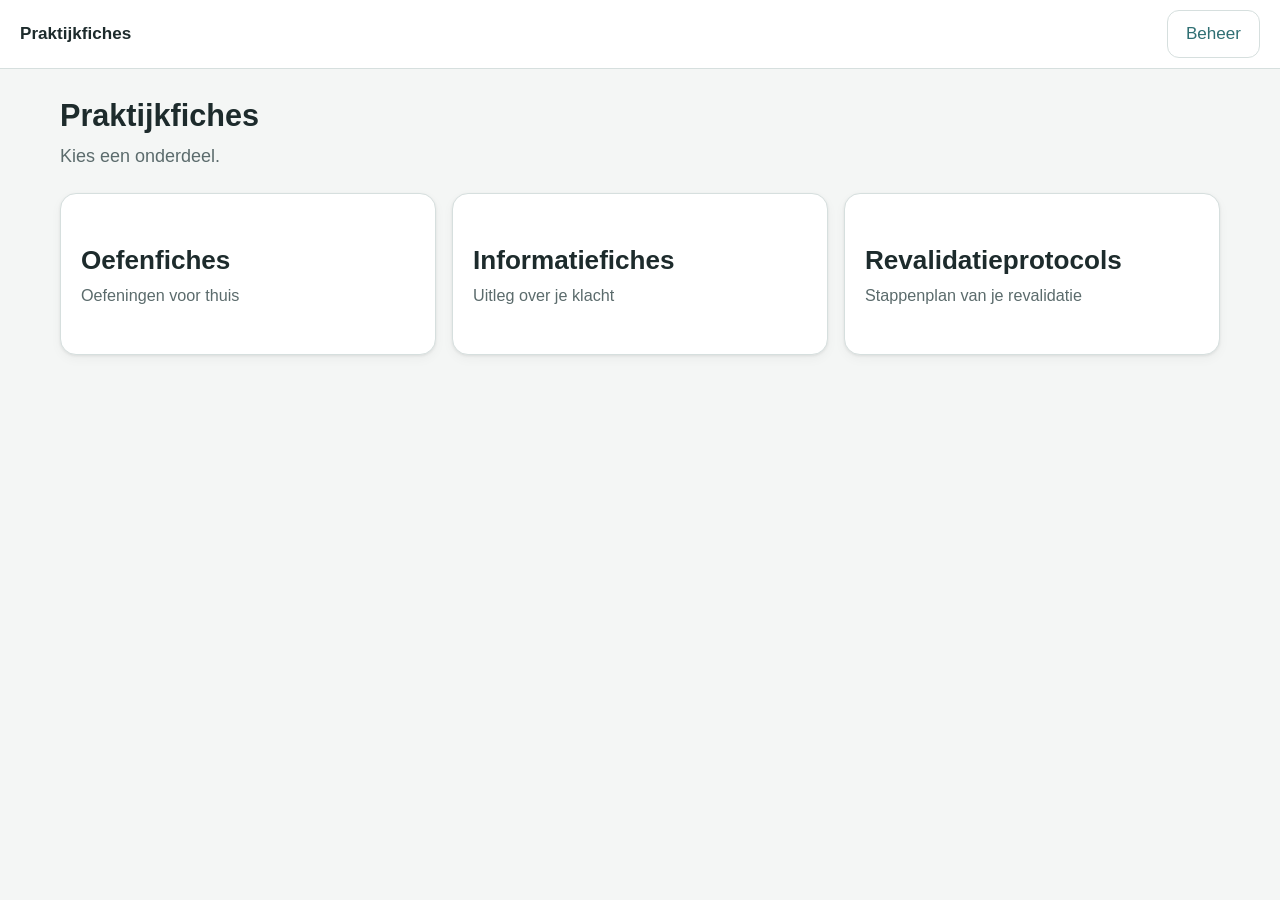
==== index.html @ 440084b9 "Vraag zoekmachines de app niet op te nemen Voegt een noindex-tag toe en verhoogt de cacheversie naar" ====
<!doctype html>
<html lang="nl-BE">
<head>
  <meta charset="utf-8">
  <meta name="viewport" content="width=device-width, initial-scale=1, viewport-fit=cover">
  <title>Praktijkfiches</title>
  <meta name="robots" content="noindex, nofollow">
  <meta name="googlebot" content="noindex, nofollow">
  <meta name="theme-color" content="#2f6f73">
  <meta name="apple-mobile-web-app-capable" content="yes">
  <meta name="mobile-web-app-capable" content="yes">
  <meta name="apple-mobile-web-app-title" content="Fiches">
  <meta name="apple-mobile-web-app-status-bar-style" content="default">
  <link rel="manifest" href="manifest.webmanifest">
  <link rel="icon" href="icons/icon-192.png">
  <link rel="apple-touch-icon" href="icons/icon-180.png">
  <link rel="stylesheet" href="css/style.css">
</head>
<body>
  <header class="balk">
    <button id="terug" class="knop knop-plat" hidden aria-label="Terug">‹ Terug</button>
    <nav id="kruimels" class="kruimels" aria-label="Waar ben je"></nav>
    <div class="balk-rechts">
      <button id="instellingen" class="knop knop-plat" hidden>Instellingen</button>
      <button id="beheer" class="knop knop-plat" aria-pressed="false">Beheer</button>
    </div>
  </header>

  <main id="inhoud" tabindex="-1"></main>

  <dialog id="dialoog">
    <form method="dialog" id="dialoog-form">
      <h2 id="dialoog-titel"></h2>
      <div id="dialoog-velden"></div>
      <div class="dialoog-knoppen">
        <button type="button" id="dialoog-annuleer" class="knop knop-plat">Annuleren</button>
        <button value="ok" id="dialoog-ok" class="knop knop-hoofd">OK</button>
      </div>
    </form>
  </dialog>

  <div id="melding" class="melding" role="status" aria-live="polite"></div>

  <script type="module" src="js/app.js"></script>
</body>
</html>
---- css/style.css ----
/* Kleuren en maten: pas hier aan om de hele app te wijzigen. */
:root {
  --achtergrond: #f4f6f5;
  --kaart: #ffffff;
  --tekst: #1d2b2c;
  --tekst-zacht: #5b6b6c;
  --hoofdkleur: #2f6f73;
  --hoofdkleur-donker: #23575a;
  --hoofdkleur-licht: #e3efef;
  --rand: #d6dfde;
  --gevaar: #b23b3b;
  --radius: 16px;
  --schaduw: 0 1px 3px rgba(0,0,0,.08), 0 4px 12px rgba(0,0,0,.04);
  --min-knop: 48px;
  font-size: 18px;
}

* { box-sizing: border-box; }
[hidden] { display: none !important; }
html, body { margin: 0; }
body {
  font-family: -apple-system, BlinkMacSystemFont, "Segoe UI", Roboto, sans-serif;
  background: var(--achtergrond);
  color: var(--tekst);
  line-height: 1.45;
  -webkit-tap-highlight-color: transparent;
  min-height: 100vh;
}

/* Bovenbalk */
.balk {
  position: sticky; top: 0; z-index: 10;
  display: flex; align-items: center; gap: 12px;
  padding: calc(10px + env(safe-area-inset-top)) 20px 10px;
  background: var(--kaart);
  border-bottom: 1px solid var(--rand);
}
.balk-rechts { margin-left: auto; display: flex; gap: 8px; }
.kruimels { display: flex; flex-wrap: wrap; align-items: center; gap: 6px; font-size: .95rem; color: var(--tekst-zacht); min-width: 0; }
.kruimels a { color: var(--hoofdkleur); text-decoration: none; padding: 10px 2px; }
.kruimels .huidig { color: var(--tekst); font-weight: 600; }
.kruimels .sep { color: var(--rand); }

/* Knoppen */
.knop {
  min-height: var(--min-knop); min-width: var(--min-knop);
  padding: 0 18px; border-radius: 12px; border: 1px solid transparent;
  font: inherit; font-size: .95rem; cursor: pointer;
  display: inline-flex; align-items: center; justify-content: center; gap: 8px;
  white-space: nowrap; text-decoration: none; flex-shrink: 0;
}
.knop-hoofd { background: var(--hoofdkleur); color: #fff; }
.knop-hoofd:active { background: var(--hoofdkleur-donker); }
.knop-plat { background: transparent; color: var(--hoofdkleur); border-color: var(--rand); }
.knop-plat:active { background: var(--hoofdkleur-licht); }
.knop-gevaar { background: transparent; color: var(--gevaar); border-color: var(--rand); }
#beheer[aria-pressed="true"] { background: var(--hoofdkleur); color: #fff; }

/* Inhoud */
main { padding: 24px 20px calc(40px + env(safe-area-inset-bottom)); max-width: 1200px; margin: 0 auto; outline: none; }
h1 { font-size: 1.7rem; margin: 0 0 6px; }
.ondertitel { color: var(--tekst-zacht); margin: 0 0 24px; }
.leeg { color: var(--tekst-zacht); padding: 32px; text-align: center; background: var(--kaart); border-radius: var(--radius); border: 1px dashed var(--rand); }

/* Tegels (onderdelen, regio's, categorieën) */
.tegels { display: grid; gap: 16px; grid-template-columns: repeat(auto-fill, minmax(220px, 1fr)); }
.tegels.groot { grid-template-columns: repeat(auto-fill, minmax(300px, 1fr)); }
.tegel {
  position: relative; display: flex; flex-direction: column;
  background: var(--kaart); border-radius: var(--radius); box-shadow: var(--schaduw);
  border: 1px solid var(--rand); overflow: hidden;
}
.tegel-link {
  display: flex; flex-direction: column; justify-content: center; gap: 4px;
  min-height: 110px; padding: 20px; text-decoration: none; color: var(--tekst);
}
.tegels.groot .tegel-link { min-height: 160px; }
.tegel-link:active { background: var(--hoofdkleur-licht); }
.tegel-titel { font-size: 1.2rem; font-weight: 600; }
.tegels.groot .tegel-titel { font-size: 1.45rem; }
.tegel-sub { color: var(--tekst-zacht); font-size: .9rem; }
.tegel-soort { align-self: flex-start; font-size: .75rem; font-weight: 600; text-transform: uppercase; letter-spacing: .04em; color: var(--hoofdkleur); background: var(--hoofdkleur-licht); padding: 3px 8px; border-radius: 6px; }
.tegel-acties { display: flex; border-top: 1px solid var(--rand); }
.tegel-acties button {
  flex: 1; min-height: var(--min-knop); border: 0; background: transparent;
  font: inherit; font-size: .85rem; color: var(--hoofdkleur); cursor: pointer;
}
.tegel-acties button + button { border-left: 1px solid var(--rand); }
.tegel-acties button:active { background: var(--hoofdkleur-licht); }
.tegel-acties button.weg { color: var(--gevaar); }
.tegel-acties button:disabled { color: var(--rand); }
.tegel-nieuw {
  min-height: 110px; border: 2px dashed var(--rand); background: transparent; border-radius: var(--radius);
  color: var(--hoofdkleur); font: inherit; font-weight: 600; cursor: pointer;
}
.tegel-nieuw:active { background: var(--hoofdkleur-licht); }

.beheer-balk { display: flex; flex-wrap: wrap; gap: 10px; margin: 0 0 20px; }

/* Fiche bekijken */
.viewer { display: flex; flex-direction: column; gap: 16px; }
.viewer-kop { display: flex; flex-wrap: wrap; align-items: center; gap: 12px; }
.viewer-kop h1 { margin: 0; flex: 1; min-width: 200px; }
.viewer-omschrijving { color: var(--tekst-zacht); margin: 0; }
.viewer-vlak { background: var(--kaart); border-radius: var(--radius); box-shadow: var(--schaduw); border: 1px solid var(--rand); overflow: hidden; }
.viewer-vlak img { display: block; width: 100%; height: auto; }
.viewer-vlak iframe { display: block; width: 100%; height: 75vh; border: 0; }
.viewer-tekst { padding: 24px 28px; font-size: 1.15rem; }
.viewer-tekst h2 { font-size: 1.35rem; margin: 1.2em 0 .4em; }
.viewer-tekst h2:first-child { margin-top: 0; }
.viewer-tekst p { margin: 0 0 .8em; }
.viewer-tekst ul { margin: 0 0 .8em; padding-left: 1.3em; }
.viewer-nav { display: flex; justify-content: space-between; gap: 12px; }
.viewer-nav .knop { white-space: normal; max-width: 48%; text-align: center; padding: 8px 16px; }

/* Instellingen */
.paneel { background: var(--kaart); border-radius: var(--radius); border: 1px solid var(--rand); padding: 20px 24px; margin-bottom: 16px; }
.paneel h2 { margin: 0 0 8px; font-size: 1.2rem; }
.paneel p { margin: 0 0 14px; color: var(--tekst-zacht); }
.paneel .knoppen { display: flex; flex-wrap: wrap; gap: 10px; }

/* Dialoog */
dialog { border: 0; border-radius: var(--radius); padding: 0; width: min(560px, calc(100vw - 32px)); box-shadow: 0 10px 40px rgba(0,0,0,.25); }
dialog::backdrop { background: rgba(20,30,30,.4); }
dialog form { padding: 24px; display: flex; flex-direction: column; gap: 14px; }
dialog h2 { margin: 0; font-size: 1.25rem; }
dialog label { display: flex; flex-direction: column; gap: 6px; font-size: .9rem; color: var(--tekst-zacht); }
dialog input, dialog textarea, dialog select {
  font: inherit; font-size: 1rem; color: var(--tekst);
  min-height: var(--min-knop); padding: 10px 12px; border: 1px solid var(--rand); border-radius: 10px; background: #fff;
}
dialog textarea { min-height: 260px; resize: vertical; }
.dialoog-knoppen { display: flex; justify-content: flex-end; gap: 10px; margin-top: 6px; }
.hulp { font-size: .8rem; color: var(--tekst-zacht); margin: 0; }

/* Melding onderaan */
.melding {
  position: fixed; left: 50%; bottom: calc(24px + env(safe-area-inset-bottom)); transform: translateX(-50%) translateY(20px);
  background: var(--tekst); color: #fff; padding: 12px 20px; border-radius: 12px; opacity: 0; pointer-events: none;
  transition: opacity .2s, transform .2s; max-width: calc(100vw - 32px);
}
.melding.zichtbaar { opacity: 1; transform: translateX(-50%) translateY(0); }

@media (max-width: 600px) {
  :root { font-size: 16px; }
  .tegels, .tegels.groot { grid-template-columns: 1fr 1fr; }
  .kruimels { display: none; }
}
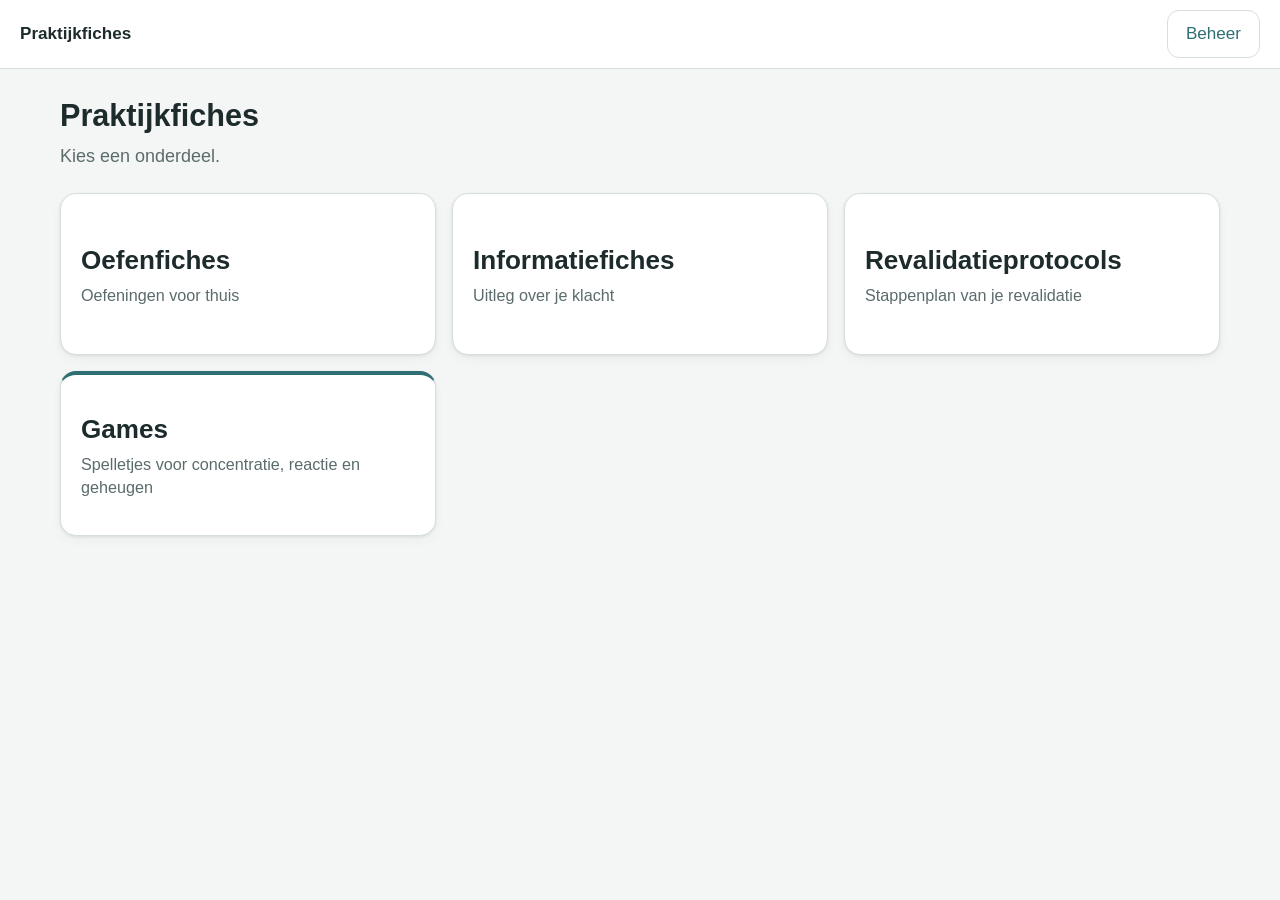
==== commit 6af6e43e: "Fiches kiezen en samen doorsturen; Nek en Bovenrug weg - Rond kiesknopje op elke fiche en in de fich" ====
--- a/index.html
+++ b/index.html
@@ -39,6 +39,11 @@
     </form>
   </dialog>
 
+  <button id="mand" class="mand" type="button" hidden>
+    <span class="mand-icoon" aria-hidden="true">↗</span> Verzenden <span class="mand-aantal">0</span>
+  </button>
+  <dialog id="mand-dialoog" class="mand-dialoog"></dialog>
+
   <div id="melding" class="melding" role="status" aria-live="polite"></div>
 
   <script type="module" src="js/app.js"></script>
--- a/css/style.css
+++ b/css/style.css
@@ -97,6 +97,54 @@
 
 .beheer-balk { display: flex; flex-wrap: wrap; gap: 10px; margin: 0 0 20px; }
 
+/* Games */
+.tegel-games { border-top: 4px solid var(--hoofdkleur); }
+.tegel-binnenkort { opacity: .6; box-shadow: none; }
+.tegel-binnenkort .tegel-link:active { background: transparent; }
+/* Een spel vult het hele scherm onder de bovenbalk */
+body.spel-modus { display: flex; flex-direction: column; height: 100vh; height: 100dvh; overflow: hidden; }
+body.spel-modus main { flex: 1; max-width: none; width: 100%; padding: 0; display: flex; }
+iframe.spel { flex: 1; display: block; width: 100%; border: 0; background: #000; }
+
+/* Fiches kiezen en samen verzenden */
+.tegel-fiche .tegel-link { padding-right: 64px; }
+.kies {
+  position: absolute; top: 10px; right: 10px; z-index: 2;
+  width: var(--min-knop); height: var(--min-knop); border-radius: 50%;
+  border: 2px solid var(--hoofdkleur); background: var(--kaart); color: var(--hoofdkleur);
+  font: inherit; font-size: 1.4rem; font-weight: 600; line-height: 1; cursor: pointer;
+  display: inline-flex; align-items: center; justify-content: center; gap: 8px;
+}
+.kies[aria-pressed="true"] { background: var(--hoofdkleur); color: #fff; }
+.kies.kies-tekst {
+  position: static; width: auto; border-radius: 999px; padding: 0 16px 0 10px;
+  font-size: 1rem; min-height: var(--min-knop);
+}
+.kies.kies-tekst .kies-teken { font-size: 1.3rem; }
+.mand {
+  position: fixed; z-index: 20;
+  right: calc(20px + env(safe-area-inset-right)); bottom: calc(20px + env(safe-area-inset-bottom));
+  display: inline-flex; align-items: center; gap: 8px;
+  min-height: 52px; padding: 0 18px; border: 0; border-radius: 999px;
+  background: var(--hoofdkleur); color: #fff; font: inherit; font-weight: 600; font-size: 1rem;
+  box-shadow: 0 6px 20px rgba(0,0,0,.25); cursor: pointer;
+}
+.mand[hidden] { display: none; }
+.mand:active { filter: brightness(.92); }
+.mand-aantal {
+  min-width: 26px; height: 26px; padding: 0 6px; border-radius: 13px;
+  background: #fff; color: var(--hoofdkleur); display: inline-flex; align-items: center; justify-content: center;
+}
+body.spel-modus .mand { display: none; }
+.mand-inhoud { padding: 24px; display: flex; flex-direction: column; gap: 14px; }
+.mand-inhoud h2 { margin: 0; font-size: 1.25rem; }
+.mand-lijst { list-style: none; margin: 0; padding: 0; border: 1px solid var(--rand); border-radius: var(--radius); max-height: 50vh; overflow: auto; }
+.mand-lijst li { display: flex; align-items: center; gap: 10px; padding: 4px 4px 4px 16px; }
+.mand-lijst li + li { border-top: 1px solid var(--rand); }
+.mand-titel { flex: 1; }
+.mand-weg { min-width: var(--min-knop); }
+main { padding-bottom: calc(100px + env(safe-area-inset-bottom)); }
+
 /* Fiche bekijken */
 .viewer { display: flex; flex-direction: column; gap: 16px; }
 .viewer-kop { display: flex; flex-wrap: wrap; align-items: center; gap: 12px; }
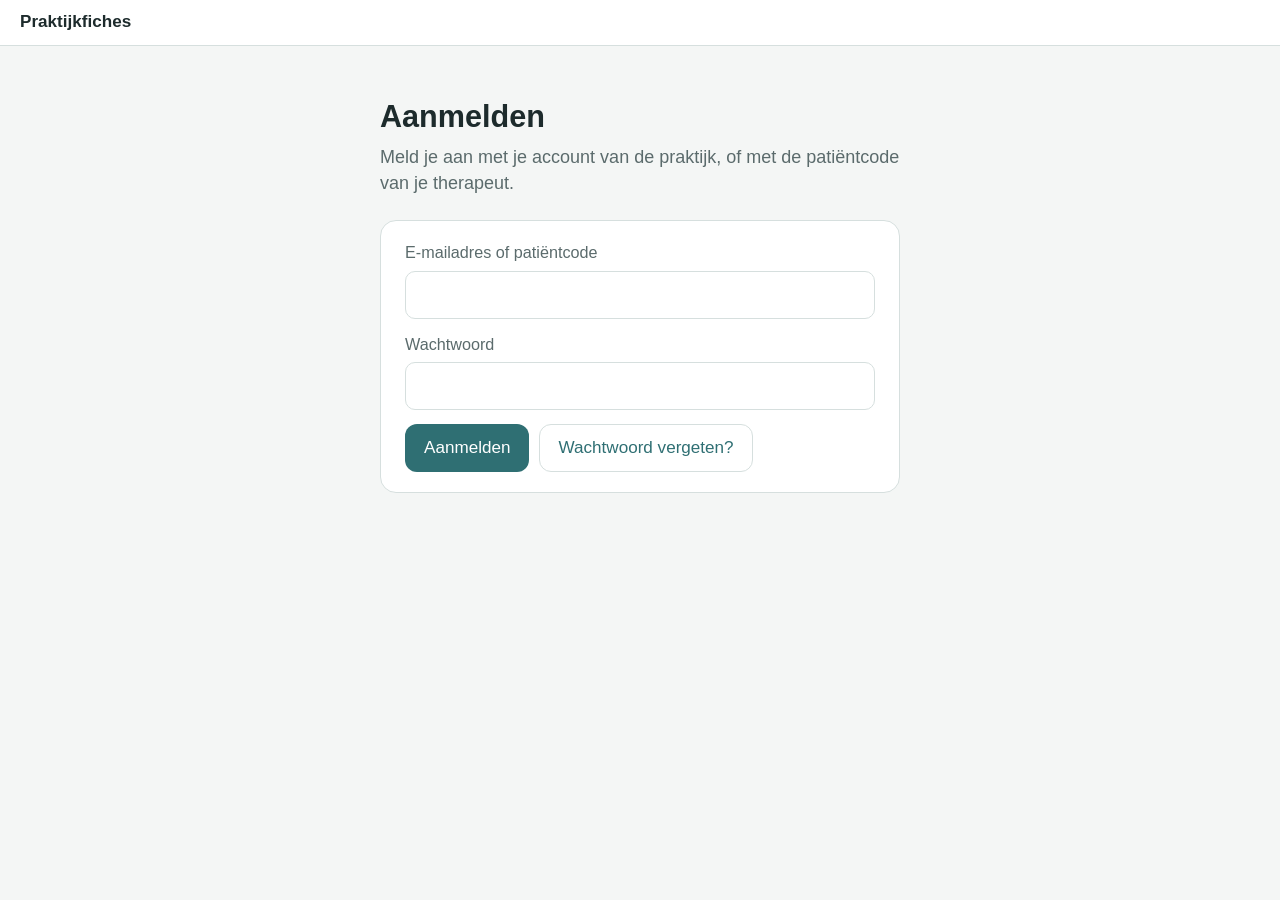
==== commit f8ab3a53: "Fase 3: patiëntaccounts en oefenprogramma's (testfase) - Patiënten (in Beheer): aanmaken met code, w" ====
--- a/index.html
+++ b/index.html
@@ -46,6 +46,10 @@
 
   <div id="melding" class="melding" role="status" aria-live="polite"></div>
 
+  <div id="printvak" class="printvak" aria-hidden="true"></div>
+
+  <script src="js/vendor/supabase.js"></script>
+  <script src="js/vendor/qrcode.js"></script>
   <script type="module" src="js/app.js"></script>
 </body>
 </html>
--- a/css/style.css
+++ b/css/style.css
@@ -86,6 +86,8 @@
   font: inherit; font-size: .85rem; color: var(--hoofdkleur); cursor: pointer;
 }
 .tegel-acties button + button { border-left: 1px solid var(--rand); }
+.tegel-acties button { min-width: 0; padding: 0 2px; }
+.tegel-fiche .tegel-acties button { font-size: .78rem; }
 .tegel-acties button:active { background: var(--hoofdkleur-licht); }
 .tegel-acties button.weg { color: var(--gevaar); }
 .tegel-acties button:disabled { color: var(--rand); }
@@ -144,6 +146,17 @@
 .mand-titel { flex: 1; }
 .mand-weg { min-width: var(--min-knop); }
 main { padding-bottom: calc(100px + env(safe-area-inset-bottom)); }
+
+/* Zoeken, favorieten, laatst bekeken */
+.zoekbalk { display: flex; gap: 10px; margin: 0 0 24px; }
+.zoekbalk input {
+  flex: 1; min-width: 0; font: inherit; font-size: 1.05rem; color: var(--tekst);
+  min-height: var(--min-knop); padding: 10px 14px; border: 1px solid var(--rand); border-radius: 12px; background: var(--kaart);
+}
+.rij-titel { font-size: 1.2rem; margin: 36px 0 12px; }
+.tegel-pad { font-size: .8rem; color: var(--tekst-zacht); margin-top: 4px; }
+.ster[aria-pressed="true"] { color: #a86b00; border-color: #e3c27a; }
+.viewer-vlak video { display: block; width: 100%; max-height: 75vh; background: #000; }
 
 /* Fiche bekijken */
 .viewer { display: flex; flex-direction: column; gap: 16px; }
@@ -194,3 +207,80 @@
   .tegels, .tegels.groot { grid-template-columns: 1fr 1fr; }
   .kruimels { display: none; }
 }
+
+/* Aanmelden en gebruikers (gedeelde modus) */
+.aanmelden { max-width: 520px; margin: 24px auto 0; }
+.paneel label { display: flex; flex-direction: column; gap: 6px; font-size: .9rem; color: var(--tekst-zacht); margin-bottom: 14px; }
+.paneel input, .paneel select {
+  font: inherit; font-size: 1rem; color: var(--tekst);
+  min-height: var(--min-knop); padding: 10px 12px; border: 1px solid var(--rand); border-radius: 10px; background: #fff;
+}
+.fout { color: var(--gevaar) !important; font-weight: 600; }
+.gebruikers { list-style: none; margin: 0; padding: 0; border: 1px solid var(--rand); border-radius: var(--radius); }
+.gebruikers li { display: flex; align-items: center; gap: 12px; padding: 10px 14px; }
+.gebruikers li + li { border-top: 1px solid var(--rand); }
+.gebruiker-naam { flex: 1; min-width: 0; overflow-wrap: anywhere; }
+.gebruikers .hulp { font-size: .8rem; }
+
+/* ---------- Fase 3: patiënten en programma's ---------- */
+.tegel-patienten { border-top: 4px solid #6b5ca5; }
+.beheer-balk .knop-gevaar { margin-left: auto; }
+
+.lijst { list-style: none; margin: 0; padding: 0; background: var(--kaart); border: 1px solid var(--rand); border-radius: var(--radius); overflow: hidden; }
+.lijst li + li { border-top: 1px solid var(--rand); }
+.lijst a { display: flex; flex-direction: column; gap: 2px; padding: 14px 18px; min-height: var(--min-knop); text-decoration: none; color: var(--tekst); }
+.lijst a:active { background: var(--hoofdkleur-licht); }
+.lijst-titel { font-weight: 600; font-size: 1.05rem; }
+.lijst-sub { color: var(--tekst-zacht); font-size: .9rem; }
+.label { display: inline-block; vertical-align: middle; font-size: .72rem; font-weight: 600; text-transform: uppercase; letter-spacing: .04em; padding: 3px 8px; border-radius: 6px; background: #eee; color: var(--tekst-zacht); }
+.label-aan { background: var(--hoofdkleur-licht); color: var(--hoofdkleur); }
+
+.oefeningen { list-style: none; margin: 0; padding: 0; display: flex; flex-direction: column; gap: 12px; counter-reset: oef; }
+.oefening { background: var(--kaart); border: 1px solid var(--rand); border-radius: var(--radius); padding: 14px 16px; counter-increment: oef; }
+.oefening-kop { display: flex; align-items: center; gap: 10px; margin-bottom: 10px; }
+.oefening-titel { flex: 1; font-weight: 600; }
+.oefening-titel::before { content: counter(oef) ". "; color: var(--tekst-zacht); }
+.oefening-titel a { color: var(--tekst); }
+.oefening-acties { display: flex; gap: 6px; }
+.knop.klein { padding: 0 12px; }
+.knop.weg { color: var(--gevaar); }
+.dosering { display: grid; gap: 10px; grid-template-columns: repeat(3, minmax(0, 1fr)); }
+.dosering label { display: flex; flex-direction: column; gap: 4px; font-size: .8rem; color: var(--tekst-zacht); }
+.dosering .breed { grid-column: 1 / -1; }
+.dosering input { font: inherit; font-size: 1rem; color: var(--tekst); min-height: var(--min-knop); padding: 8px 10px; border: 1px solid var(--rand); border-radius: 10px; background: #fff; min-width: 0; }
+
+/* Toegangskaart voor de patiënt */
+.kaart-dialoog { border: 0; border-radius: var(--radius); padding: 24px; width: min(520px, calc(100vw - 32px)); box-shadow: 0 10px 40px rgba(0,0,0,.25); }
+.kaart-dialoog::backdrop { background: rgba(20,30,30,.4); }
+.kaart-inhoud h2 { margin: 0 0 8px; font-size: 1.25rem; }
+.kaart-qr svg { display: block; width: 200px; height: 200px; margin: 12px auto; }
+.kaart-gegevens { display: grid; grid-template-columns: auto 1fr; gap: 6px 16px; margin: 12px 0; font-size: 1.15rem; }
+.kaart-gegevens dt { color: var(--tekst-zacht); }
+.kaart-gegevens dd { margin: 0; font-family: ui-monospace, Menlo, monospace; font-weight: 700; letter-spacing: .06em; }
+.kaart-let-op { color: var(--gevaar) !important; font-weight: 600; }
+.printvak { display: none; }
+@media print {
+  body.print-kaart > *:not(#printvak) { display: none !important; }
+  body.print-kaart #printvak { display: block; padding: 24px; font-size: 14pt; }
+  body.print-kaart { background: #fff; }
+}
+
+/* Patiëntweergave: Mijn programma */
+.programma { margin-bottom: 28px; }
+.programma h2 { font-size: 1.3rem; margin: 8px 0 6px; }
+.programma-opmerking { background: var(--hoofdkleur-licht); border-radius: 12px; padding: 12px 16px; margin: 0 0 14px; }
+.kaarten { list-style: none; margin: 0; padding: 0; display: flex; flex-direction: column; gap: 12px; }
+.kaart { display: flex; flex-direction: column; gap: 4px; padding: 18px 20px; background: var(--kaart); border: 1px solid var(--rand); border-radius: var(--radius); box-shadow: var(--schaduw); text-decoration: none; color: var(--tekst); min-height: 64px; }
+.kaart:active { background: var(--hoofdkleur-licht); }
+.kaart-titel { font-size: 1.2rem; font-weight: 600; }
+.kaart-dosering { font-size: 1.05rem; color: var(--hoofdkleur); font-weight: 600; }
+.kaart-notitie { color: var(--tekst-zacht); }
+.dosering-groot { display: flex; flex-direction: column; gap: 4px; background: var(--hoofdkleur-licht); border-radius: 12px; padding: 14px 18px; font-size: 1.15rem; }
+.dosering-groot b { color: var(--hoofdkleur); }
+.patient-voet { margin-top: 32px; display: flex; justify-content: center; }
+@media (max-width: 600px) {
+  .dosering { grid-template-columns: 1fr 1fr; }
+  .beheer-balk .knop-gevaar { margin-left: 0; }
+}
+.dosering input::placeholder { color: #a7b0b0; font-style: italic; }
+.knop:disabled { opacity: .45; cursor: default; }
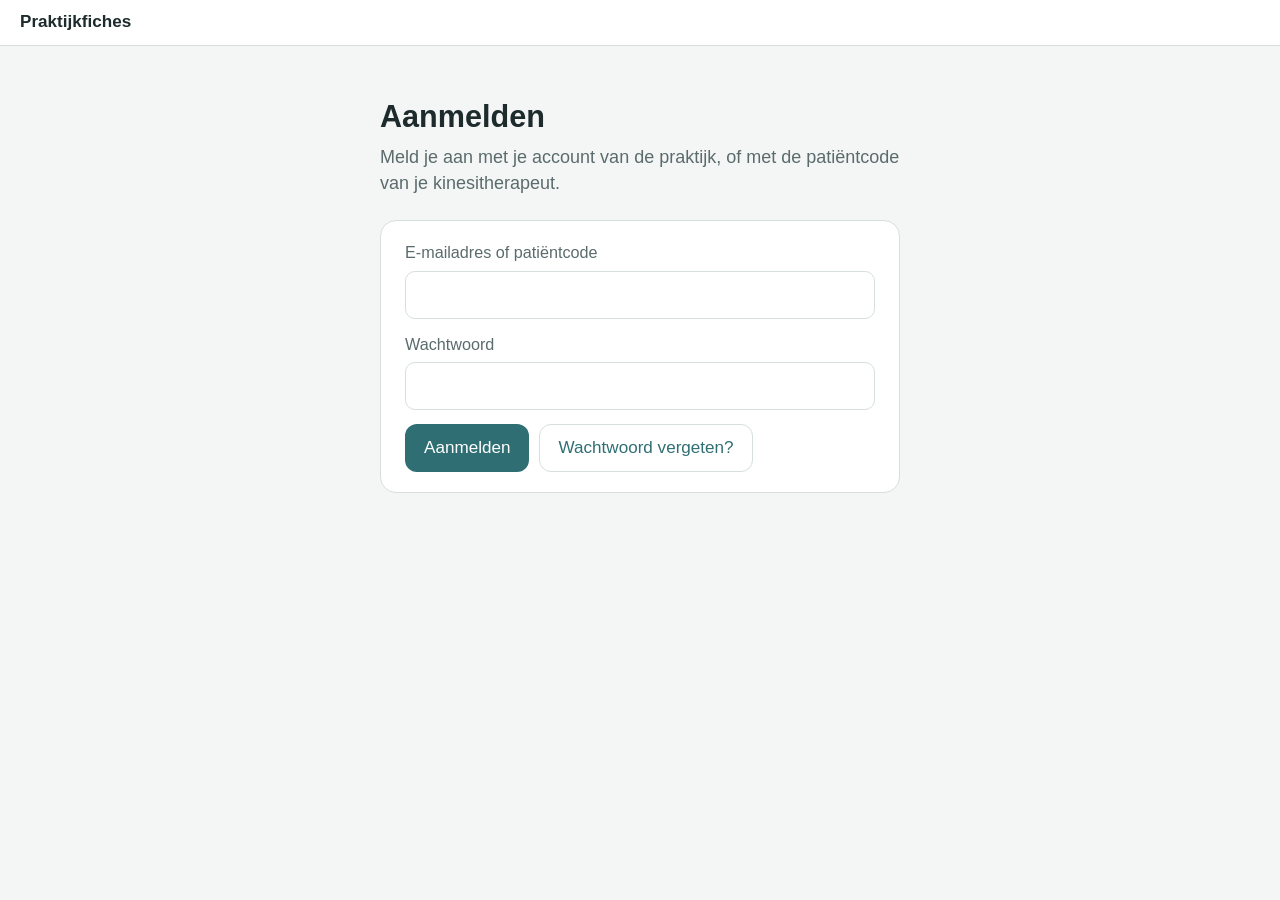
==== commit ecc48777: "Opvolging stap 4: testresultaten, LSI en grafieken - Testmoment ingeven per patiënt (datum, gewicht," ====
--- a/index.html
+++ b/index.html
@@ -39,6 +39,8 @@
     </form>
   </dialog>
 
+  <div id="kiesbalk" class="kiesbalk" role="region" aria-label="Fiches kiezen voor een programma" hidden></div>
+
   <button id="mand" class="mand" type="button" hidden>
     <span class="mand-icoon" aria-hidden="true">↗</span> Verzenden <span class="mand-aantal">0</span>
   </button>
@@ -50,6 +52,7 @@
 
   <script src="js/vendor/supabase.js"></script>
   <script src="js/vendor/qrcode.js"></script>
+  <script src="js/vendor/chart.umd.js"></script>
   <script type="module" src="js/app.js"></script>
 </body>
 </html>
--- a/css/style.css
+++ b/css/style.css
@@ -284,3 +284,112 @@
 }
 .dosering input::placeholder { color: #a7b0b0; font-style: italic; }
 .knop:disabled { opacity: .45; cursor: default; }
+
+/* Kiesmodus: fiches kiezen voor een programma (balk onderaan) */
+.kiesbalk {
+  position: fixed; left: 0; right: 0; bottom: 0; z-index: 25;
+  display: flex; align-items: center; gap: 10px;
+  padding: 12px calc(20px + env(safe-area-inset-right)) calc(12px + env(safe-area-inset-bottom)) calc(20px + env(safe-area-inset-left));
+  background: var(--kaart); border-top: 3px solid #6b5ca5; box-shadow: 0 -6px 20px rgba(0,0,0,.12);
+}
+.kiesbalk[hidden] { display: none; }
+.kiesbalk-tekst { flex: 1; min-width: 0; display: flex; flex-direction: column; gap: 2px; }
+body.kiesmodus main { padding-bottom: calc(130px + env(safe-area-inset-bottom)); }
+body.kiesmodus .mand { display: none !important; }
+body.kiesmodus .kies { border-color: #6b5ca5; color: #6b5ca5; }
+body.kiesmodus .kies[aria-pressed="true"] { background: #6b5ca5; color: #fff; }
+@media (max-width: 600px) {
+  .kiesbalk { flex-wrap: wrap; }
+  .kiesbalk-tekst { flex-basis: 100%; }
+  .kiesbalk .knop { flex: 1; }
+}
+
+/* Opvolging: protocollen */
+.tegel-protocollen { border-top: 4px solid #b7791f; }
+.label-concept { background: #fdf0d5; color: #8a5a00; }
+.schakelaars { display: grid; gap: 10px; grid-template-columns: repeat(auto-fill, minmax(240px, 1fr)); }
+.schakelaar { display: flex; align-items: flex-start; gap: 12px; padding: 12px 14px; border: 1px solid var(--rand); border-radius: 12px; cursor: pointer; min-height: var(--min-knop); }
+.schakelaar input { width: 26px; height: 26px; margin: 2px 0 0; accent-color: var(--hoofdkleur); flex-shrink: 0; }
+.schakelaar:has(input:checked) { border-color: var(--hoofdkleur); background: var(--hoofdkleur-licht); }
+.patient-titel { font-size: 1.1rem; margin-bottom: 4px; }
+.paneel-ruimte { margin-top: 20px; }
+.criteria { list-style: none; margin: 0 0 16px; padding: 0; display: flex; flex-direction: column; gap: 10px; counter-reset: crit; }
+.criterium { background: var(--kaart); border: 1px solid var(--rand); border-radius: var(--radius); padding: 12px 16px; counter-increment: crit; display: flex; flex-direction: column; gap: 4px; }
+.criterium-kop b::before { content: counter(crit) ". "; color: var(--tekst-zacht); font-weight: 400; }
+.criterium-meta { color: var(--hoofdkleur); font-weight: 600; margin-left: 6px; }
+.criterium-actie { font-size: .9rem; color: var(--tekst-zacht); }
+.criterium-patient { display: flex; flex-wrap: wrap; align-items: center; gap: 8px 12px; margin-top: 6px; padding-top: 8px; border-top: 1px dashed var(--rand); }
+.criterium-patient > span:first-child { flex: 1; min-width: 200px; font-style: italic; }
+.criterium-knoppen { display: flex; gap: 6px; }
+details.paneel summary { cursor: pointer; min-height: var(--min-knop); display: flex; align-items: center; }
+
+/* Opvolging bij een patiënt (therapeut) */
+.opvolging { border-left: 4px solid #b7791f; }
+.fasebalk { list-style: none; margin: 12px 0; padding: 0; display: flex; gap: 6px; flex-wrap: wrap; }
+.fasebalk li a, .fasebalk li span {
+  display: inline-flex; align-items: center; justify-content: center; width: var(--min-knop); height: var(--min-knop);
+  border-radius: 50%; border: 2px solid var(--rand); color: var(--tekst-zacht); font-weight: 600; text-decoration: none; background: var(--kaart);
+}
+.fasebalk li.klaar a, .fasebalk li.klaar span { background: var(--hoofdkleur-licht); border-color: var(--hoofdkleur); color: var(--hoofdkleur); }
+.fasebalk li.huidig a, .fasebalk li.huidig span { background: var(--hoofdkleur); border-color: var(--hoofdkleur); color: #fff; }
+.opvolging-fase { margin: 8px 0 4px; }
+.opvolging-volgende { margin: 0 0 12px; }
+.opvolging .ok { color: var(--hoofdkleur); font-weight: 600; }
+.opvolging .nog { color: #a86b00; font-weight: 600; }
+
+/* Opvolging in de patiëntweergave */
+.revalidatie { background: var(--kaart); border: 1px solid var(--rand); border-top: 4px solid var(--hoofdkleur); border-radius: var(--radius); padding: 18px 20px; margin-bottom: 24px; box-shadow: var(--schaduw); }
+.revalidatie-fase { margin: 0; font-weight: 700; color: var(--hoofdkleur); text-transform: uppercase; letter-spacing: .05em; font-size: .85rem; }
+.revalidatie h2 { margin: 6px 0; font-size: 1.35rem; }
+.revalidatie h3 { margin: 16px 0 6px; font-size: 1.05rem; }
+.fasebalk-patient li span { width: 34px; height: 34px; font-size: .85rem; }
+.doelen { margin: 0 0 12px; padding-left: 1.2em; }
+.doelen li { margin-bottom: 4px; }
+
+/* Voortgang (criteria) */
+.voortgang { display: flex; flex-wrap: wrap; align-items: center; gap: 8px 14px; margin: 8px 0 12px; }
+.voortgang-balk { flex: 1 1 180px; height: 12px; background: #e6ecec; border-radius: 6px; overflow: hidden; }
+.voortgang-balk span { display: block; height: 100%; background: var(--hoofdkleur); border-radius: 6px; transition: width .3s; }
+.voortgang-groot .voortgang-balk { height: 16px; }
+.statusknoppen { display: flex; flex-wrap: wrap; gap: 6px; margin-top: 6px; }
+.statusknoppen .status-voldaan[aria-pressed="true"] { background: var(--hoofdkleur); color: #fff; border-color: var(--hoofdkleur); }
+.statusknoppen .status-niet_voldaan[aria-pressed="true"] { background: #a86b00; color: #fff; border-color: #a86b00; }
+.statusknoppen .status-nvt[aria-pressed="true"] { background: #6b7580; color: #fff; border-color: #6b7580; }
+.criterium-status-voldaan { border-left: 4px solid var(--hoofdkleur); }
+.criterium-status-niet_voldaan { border-left: 4px solid #a86b00; }
+.criterium-status-nvt { opacity: .7; }
+.status-details { display: grid; grid-template-columns: 170px 1fr; gap: 10px; margin-top: 6px; }
+.status-details label { display: flex; flex-direction: column; gap: 4px; font-size: .8rem; color: var(--tekst-zacht); }
+.status-details input { font: inherit; font-size: 1rem; color: var(--tekst); min-height: var(--min-knop); padding: 8px 10px; border: 1px solid var(--rand); border-radius: 10px; background: #fff; min-width: 0; }
+@media (max-width: 600px) { .status-details { grid-template-columns: 1fr; } }
+
+/* Voortgang voor de patiënt */
+.voortgang-patient span b { color: var(--hoofdkleur); }
+.doelen { list-style: none; padding-left: 0; }
+.doelen li { display: flex; gap: 10px; align-items: flex-start; padding: 6px 0; }
+.doel-vink { flex: 0 0 24px; height: 24px; border-radius: 50%; border: 2px solid var(--rand); display: inline-flex; align-items: center; justify-content: center; font-size: .85rem; font-weight: 700; }
+.doelen li.behaald .doel-vink { background: var(--hoofdkleur); border-color: var(--hoofdkleur); color: #fff; }
+.sr-only { position: absolute; width: 1px; height: 1px; overflow: hidden; clip: rect(0 0 0 0); }
+
+.criterium-beheer { display: flex; flex-wrap: wrap; gap: 6px; margin-top: 6px; }
+
+/* Testresultaten */
+.testgroep summary { gap: 10px; }
+.testrij { display: grid; grid-template-columns: minmax(180px, 1.4fr) minmax(200px, 1fr) minmax(160px, 1fr); gap: 8px 14px; align-items: center; padding: 10px 0; border-top: 1px solid var(--rand); }
+.testrij-velden { display: flex; gap: 8px; }
+.testrij-velden label { flex: 1; display: flex; flex-direction: column; gap: 2px; font-size: .75rem; color: var(--tekst-zacht); }
+.testrij-velden input, .testrij-velden select { font: inherit; font-size: 1rem; color: var(--tekst); min-height: var(--min-knop); padding: 6px 8px; border: 1px solid var(--rand); border-radius: 10px; background: #fff; min-width: 0; width: 100%; }
+.testrij-uitkomst { font-size: .9rem; font-weight: 600; color: var(--tekst-zacht); }
+.testrij-uitkomst.lsi-ok { color: var(--hoofdkleur); }
+.testrij-uitkomst.lsi-nog { color: #a86b00; }
+@media (max-width: 700px) { .testrij { grid-template-columns: 1fr; } }
+.grafieken { display: grid; gap: 16px; grid-template-columns: repeat(auto-fill, minmax(300px, 1fr)); }
+.grafiek-kaart { background: var(--kaart); border: 1px solid var(--rand); border-radius: var(--radius); padding: 14px 16px; }
+.grafiek-kaart h3 { margin: 0 0 8px; font-size: 1rem; }
+.grafiek-vlak { position: relative; height: 200px; }
+.grafiek-uitleg { margin: 8px 0 0; font-weight: 600; color: var(--hoofdkleur); }
+.meet-tabel { width: 100%; border-collapse: collapse; margin-top: 8px; font-size: .85rem; }
+.meet-tabel th, .meet-tabel td { text-align: left; padding: 4px 6px; border-top: 1px solid var(--rand); }
+.meet-tabel th { color: var(--tekst-zacht); font-weight: 600; }
+.laatste-meting { font-size: .9rem; background: var(--hoofdkleur-licht); border-radius: 8px; padding: 6px 10px; }
+.testresultaten .grafiek-kaart { box-shadow: none; }
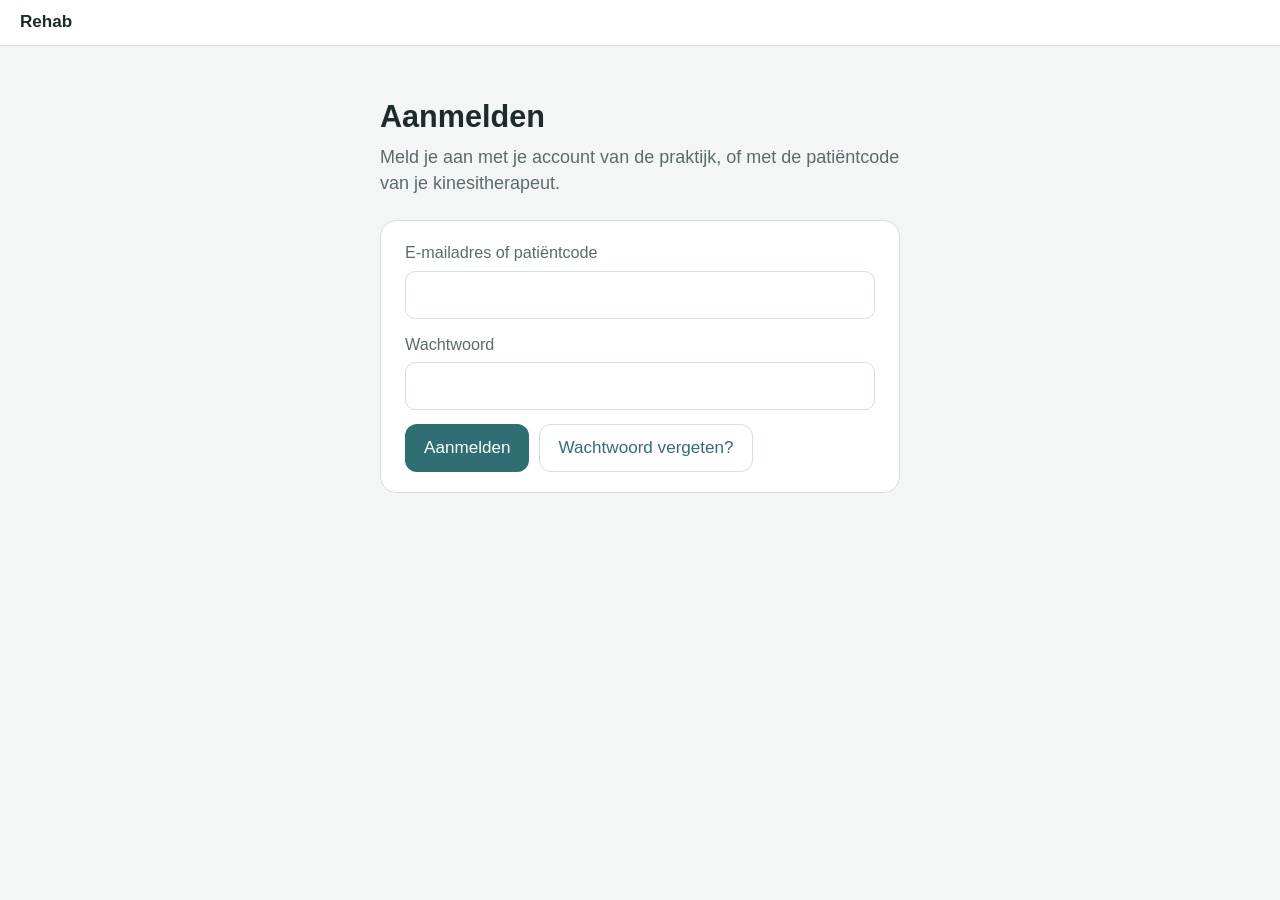
==== commit 25600c9f: "App-naam wordt Rehab Titel, manifest en beginschermnaam heten nu Rehab. Een bewaarde oude naam "Prak" ====
--- a/index.html
+++ b/index.html
@@ -3,13 +3,13 @@
 <head>
   <meta charset="utf-8">
   <meta name="viewport" content="width=device-width, initial-scale=1, viewport-fit=cover">
-  <title>Praktijkfiches</title>
+  <title>Rehab</title>
   <meta name="robots" content="noindex, nofollow">
   <meta name="googlebot" content="noindex, nofollow">
   <meta name="theme-color" content="#2f6f73">
   <meta name="apple-mobile-web-app-capable" content="yes">
   <meta name="mobile-web-app-capable" content="yes">
-  <meta name="apple-mobile-web-app-title" content="Fiches">
+  <meta name="apple-mobile-web-app-title" content="Rehab">
   <meta name="apple-mobile-web-app-status-bar-style" content="default">
   <link rel="manifest" href="manifest.webmanifest">
   <link rel="icon" href="icons/icon-192.png">
--- a/css/style.css
+++ b/css/style.css
@@ -393,3 +393,107 @@
 .meet-tabel th { color: var(--tekst-zacht); font-weight: 600; }
 .laatste-meting { font-size: .9rem; background: var(--hoofdkleur-licht); border-radius: 8px; padding: 6px 10px; }
 .testresultaten .grafiek-kaart { box-shadow: none; }
+
+.lsi-balk { margin-top: 8px; }
+.lsi-balk-tekst { display: flex; justify-content: space-between; gap: 8px; font-size: .9rem; margin-bottom: 4px; }
+.lsi-balk .voortgang-balk { position: relative; overflow: visible; }
+.lsi-balk .voortgang-balk span { border-radius: 6px; }
+.lsi-balk .voortgang-balk i { position: absolute; top: -3px; bottom: -3px; width: 2px; background: var(--tekst); border-radius: 1px; }
+.lsi-balk.lsi-nog .voortgang-balk span { background: #c99a3a; }
+
+/* Protocol in de map Revalidatieprotocols */
+.protocol-paneel { border-left: 4px solid #b7791f; }
+.protocol-patient { background: var(--kaart); border: 1px solid var(--rand); border-top: 4px solid var(--hoofdkleur); border-radius: var(--radius); padding: 18px 20px; margin-bottom: 20px; }
+.protocol-patient h2 { margin: 0 0 12px; font-size: 1.3rem; }
+.fasen-patient { list-style: none; margin: 0 0 10px; padding: 0; display: flex; flex-direction: column; gap: 12px; }
+.fasen-patient li { display: flex; gap: 14px; align-items: flex-start; }
+.fasen-patient p { margin: 4px 0 0; color: var(--tekst-zacht); }
+.fase-nr { flex: 0 0 36px; height: 36px; border-radius: 50%; background: var(--hoofdkleur-licht); color: var(--hoofdkleur); font-weight: 700; display: inline-flex; align-items: center; justify-content: center; }
+
+/* Patiëntscherm in stroken */
+.sprongen { display: flex; flex-wrap: wrap; gap: 8px; margin: 0 0 16px; }
+.strook { scroll-margin-top: 80px; margin-bottom: 16px; }
+.strook > div > .paneel, .strook.paneel { margin-bottom: 0; }
+.strook-kop { display: flex; flex-wrap: wrap; align-items: center; justify-content: space-between; gap: 10px; margin-bottom: 8px; }
+.strook-kop h2 { margin: 0; }
+.strook-kop .knoppen { display: flex; flex-wrap: wrap; gap: 8px; }
+.strook-testen { border-left: 4px solid var(--hoofdkleur); }
+.strook-programmas { border-left: 4px solid #6b5ca5; }
+.tabel-scroll { overflow-x: auto; }
+.strook-tabel { font-size: .9rem; }
+.strook-tabel td { vertical-align: top; padding: 8px 6px; }
+.lsi-badge { display: inline-block; font-weight: 700; padding: 2px 8px; border-radius: 6px; background: #eee; }
+.lsi-badge.lsi-ok { background: var(--hoofdkleur-licht); color: var(--hoofdkleur); }
+.lsi-badge.lsi-nog { background: #fdf0d5; color: #8a5a00; }
+.beter { color: var(--hoofdkleur); font-weight: 600; }
+.minder { color: #8a5a00; font-weight: 600; }
+
+/* Oefensessies */
+.strook-sessies { border-left: 4px solid #a86b00; }
+.signaal { background: #fdf0d5; border-radius: 10px; padding: 10px 14px; margin: 8px 0 12px; color: #6b4600; }
+.signaal-rood { background: #fbe3e1; color: #7a1d16; }
+.rij-oranje td { background: #fff7e3; }
+.rij-rood td { background: #fdecea; }
+:root { --vl-groen: #2e8b57; --vl-oranje: #e0a100; --vl-rood: #c8372d; }
+.licht-bol { display: inline-block; width: 11px; height: 11px; border-radius: 50%; vertical-align: middle; margin-right: 2px; }
+.licht-groen { background: var(--vl-groen); }
+.licht-oranje { background: var(--vl-oranje); }
+.licht-rood { background: var(--vl-rood); }
+.licht-telling { display: flex; flex-wrap: wrap; gap: 14px; align-items: center; margin: 4px 0 8px; }
+/* Verkeerslicht bij de patiënt */
+.verkeerslicht { display: flex; gap: 16px; align-items: center; border-radius: 14px; padding: 14px 16px; margin: 10px 0 14px; border: 2px solid; }
+.vl-groen { background: #e8f5ee; border-color: var(--vl-groen); }
+.vl-oranje { background: #fdf3d8; border-color: var(--vl-oranje); }
+.vl-rood { background: #fbe3e1; border-color: var(--vl-rood); }
+.vl-paal { display: flex; flex-direction: column; gap: 6px; background: #2b2f2f; border-radius: 12px; padding: 8px; flex: none; }
+.vl-lamp { width: 26px; height: 26px; border-radius: 50%; opacity: .25; }
+.vl-lamp-groen { background: var(--vl-groen); }
+.vl-lamp-oranje { background: var(--vl-oranje); }
+.vl-lamp-rood { background: var(--vl-rood); }
+.vl-lamp.aan { opacity: 1; box-shadow: 0 0 10px 2px currentColor; }
+.vl-lamp-groen.aan { color: #4cd38a; } .vl-lamp-oranje.aan { color: #ffd04d; } .vl-lamp-rood.aan { color: #ff6b5e; }
+.vl-tekst h3 { margin: 2px 0 4px; font-size: 1.15rem; }
+.vl-tekst p { margin: 0; }
+.vl-kleur { font-weight: 700; text-transform: uppercase; letter-spacing: .04em; font-size: .85rem; }
+.vl-groen .vl-kleur { color: #1f6b41; } .vl-oranje .vl-kleur { color: #7a5300; } .vl-rood .vl-kleur { color: #9c2a21; }
+.vl-leeg { font-style: italic; }
+.vl-tekst p.vl-reden { margin-top: 6px; font-size: .95rem; }
+.grafiek-klein { height: 150px; margin-bottom: 8px; }
+/* Oefenkalender */
+.kalender { max-width: 520px; }
+.kal-balk { display: flex; align-items: center; justify-content: space-between; gap: 8px; margin-bottom: 8px; }
+.kal-periode { font-weight: 600; }
+.kal-raster { display: grid; grid-template-columns: repeat(7, minmax(0, 1fr)); gap: 6px; }
+.kal-kop { text-align: center; font-size: .8rem; color: var(--tekst-zacht); font-weight: 600; }
+.kal-dag { min-height: var(--min-knop); aspect-ratio: 1 / 1; border: 1px solid var(--rand); border-radius: 10px; background: var(--kaart);
+  display: flex; flex-direction: column; align-items: center; justify-content: center; gap: 0; font: inherit; color: var(--tekst); padding: 2px; }
+button.kal-dag { cursor: pointer; }
+button.kal-dag:active { background: var(--hoofdkleur-licht); }
+.kal-nr { font-size: .8rem; color: var(--tekst-zacht); line-height: 1; }
+.kal-teken { font-size: 1.15rem; font-weight: 700; line-height: 1.2; min-height: 1.2em; }
+.kal-alles { background: var(--hoofdkleur-licht); border-color: var(--hoofdkleur); }
+.kal-alles .kal-teken { color: var(--hoofdkleur); }
+.kal-deel { background: #eef5f5; border-color: #8fb8b9; }
+.kal-deel .kal-teken { color: var(--hoofdkleur); }
+.kal-niet .kal-teken { color: #8a9a9a; }
+.kal-vandaag { outline: 2px solid var(--tekst); outline-offset: 1px; }
+.kal-toekomst { opacity: .35; }
+/* Verkeerslicht: rand en bolletje per dag */
+.kal-dag { position: relative; }
+.kal-groen { box-shadow: inset 0 0 0 3px var(--vl-groen); }
+.kal-oranje { box-shadow: inset 0 0 0 3px var(--vl-oranje); }
+.kal-rood { box-shadow: inset 0 0 0 3px var(--vl-rood); }
+.kal-licht { position: absolute; top: 4px; right: 4px; width: 9px; height: 9px; border-radius: 50%; }
+.kal-groen .kal-licht { background: var(--vl-groen); }
+.kal-oranje .kal-licht { background: var(--vl-oranje); }
+.kal-rood .kal-licht { background: var(--vl-rood); }
+.kal-legende { display: flex; flex-wrap: wrap; gap: 14px; margin-top: 8px; }
+.sessie-raster { display: grid; gap: 16px; grid-template-columns: minmax(260px, 520px) minmax(0, 1fr); align-items: start; margin-bottom: 12px; }
+@media (max-width: 800px) { .sessie-raster { grid-template-columns: 1fr; } }
+
+/* Patiënt: startscherm met drie knoppen */
+.patient-knoppen { list-style: none; padding: 0; margin: 0 0 16px; }
+.patient-knoppen .tegel { border-top: 5px solid var(--hoofdkleur); }
+.patient-knop { gap: 6px; }
+.patient-knop .tegel-titel::after { content: ' ›'; color: var(--hoofdkleur); }
+.knop-licht { display: inline-flex; align-items: center; gap: 6px; font-size: .95rem; font-weight: 600; margin-top: 4px; }
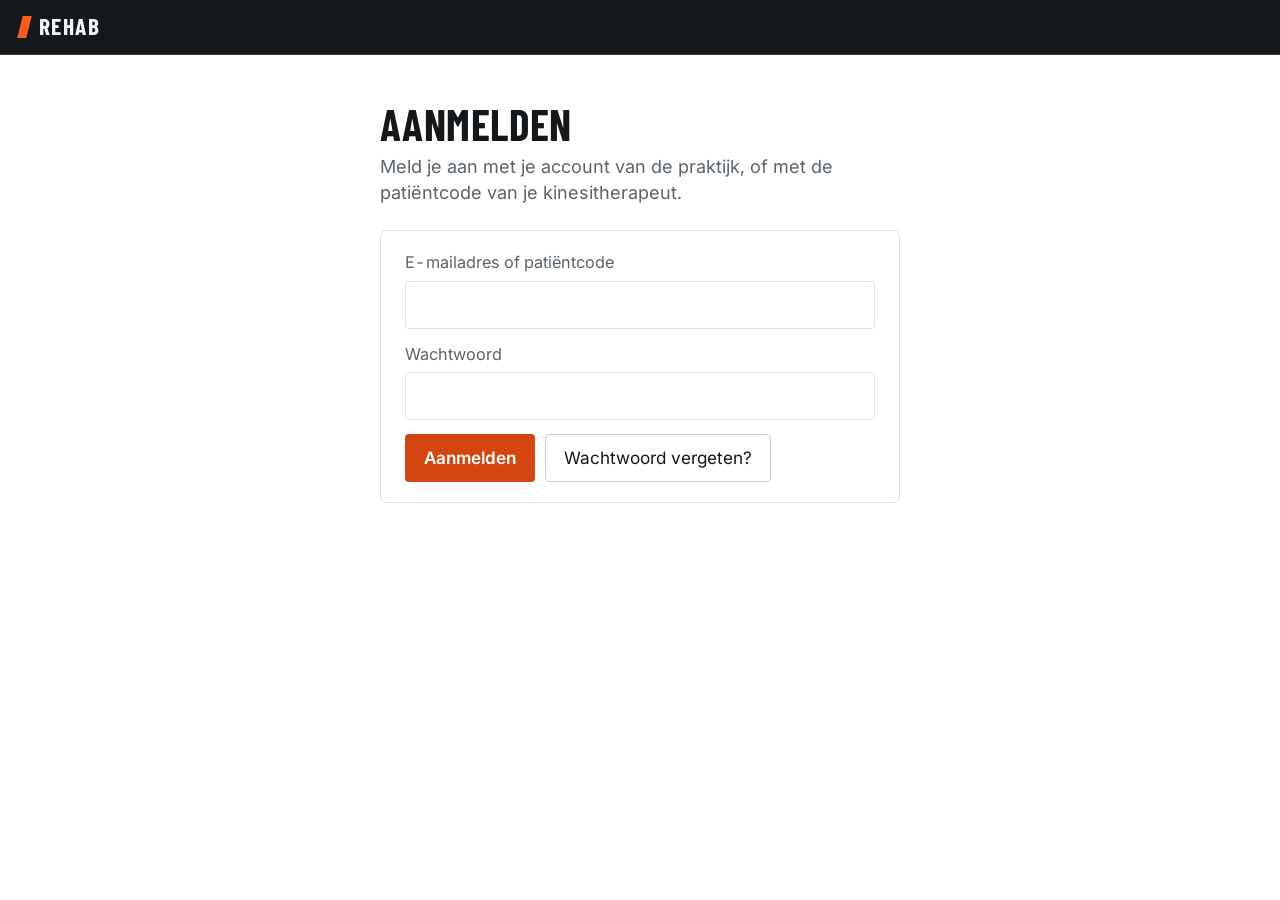
==== commit a62a4c97: "Nieuwe huisstijl: grafiet en wit met één oranje accent - Zelfde kleuren en lettertypes als de kine-o" ====
--- a/index.html
+++ b/index.html
@@ -6,7 +6,7 @@
   <title>Rehab</title>
   <meta name="robots" content="noindex, nofollow">
   <meta name="googlebot" content="noindex, nofollow">
-  <meta name="theme-color" content="#2f6f73">
+  <meta name="theme-color" content="#15181b">
   <meta name="apple-mobile-web-app-capable" content="yes">
   <meta name="mobile-web-app-capable" content="yes">
   <meta name="apple-mobile-web-app-title" content="Rehab">
--- a/css/style.css
+++ b/css/style.css
@@ -1,16 +1,34 @@
+/* Huisstijl: grafiet en wit, één oranje accent. Zelfde set als de kine-opvolgapp.
+   Lettertypes lokaal in /fonts (offline), licentie SIL OFL 1.1 (fonts/OFL-*.txt). */
+@font-face { font-family: "Barlow Condensed"; font-weight: 600; font-display: swap; src: url("../fonts/barlow-condensed-latin-600-normal.woff2") format("woff2"); }
+@font-face { font-family: "Barlow Condensed"; font-weight: 700; font-display: swap; src: url("../fonts/barlow-condensed-latin-700-normal.woff2") format("woff2"); }
+@font-face { font-family: "Inter"; font-weight: 400; font-display: swap; src: url("../fonts/inter-latin-400-normal.woff2") format("woff2"); }
+@font-face { font-family: "Inter"; font-weight: 500; font-display: swap; src: url("../fonts/inter-latin-500-normal.woff2") format("woff2"); }
+@font-face { font-family: "Inter"; font-weight: 600; font-display: swap; src: url("../fonts/inter-latin-600-normal.woff2") format("woff2"); }
+
 /* Kleuren en maten: pas hier aan om de hele app te wijzigen. */
 :root {
-  --achtergrond: #f4f6f5;
+  --achtergrond: #ffffff;
   --kaart: #ffffff;
-  --tekst: #1d2b2c;
-  --tekst-zacht: #5b6b6c;
-  --hoofdkleur: #2f6f73;
-  --hoofdkleur-donker: #23575a;
-  --hoofdkleur-licht: #e3efef;
-  --rand: #d6dfde;
-  --gevaar: #b23b3b;
-  --radius: 16px;
-  --schaduw: 0 1px 3px rgba(0,0,0,.08), 0 4px 12px rgba(0,0,0,.04);
+  --tekst: #15181b;
+  --tekst-zacht: #5b636b;
+  --hoofdkleur: #15181b;
+  --hoofdkleur-donker: #000000;
+  --hoofdkleur-licht: #f3f4f5;
+  --rand: #e1e4e7;
+  --rand-sterk: #c9ced3;
+  --gevaar: #b3261e;
+  --accent: #ff5a1f;
+  --accent-sterk: #d4460f;
+  --accent-zacht: #fff0e8;
+  --band: #15181b;
+  --band-lijn: #343a40;
+  --band-tekst: #f4f5f6;
+  --band-zacht: #a3abb3;
+  --letter: "Inter", -apple-system, BlinkMacSystemFont, "Segoe UI", Roboto, sans-serif;
+  --letter-titel: "Barlow Condensed", "Arial Narrow", "Helvetica Neue", sans-serif;
+  --radius: 6px;
+  --schaduw: none;
   --min-knop: 48px;
   font-size: 18px;
 }
@@ -19,7 +37,8 @@
 [hidden] { display: none !important; }
 html, body { margin: 0; }
 body {
-  font-family: -apple-system, BlinkMacSystemFont, "Segoe UI", Roboto, sans-serif;
+  font-family: var(--letter);
+  font-variant-numeric: tabular-nums;
   background: var(--achtergrond);
   color: var(--tekst);
   line-height: 1.45;
@@ -32,33 +51,40 @@
   position: sticky; top: 0; z-index: 10;
   display: flex; align-items: center; gap: 12px;
   padding: calc(10px + env(safe-area-inset-top)) 20px 10px;
-  background: var(--kaart);
-  border-bottom: 1px solid var(--rand);
-}
+  background: var(--band);
+  color: var(--band-tekst);
+  border-bottom: 1px solid var(--band-lijn);
+}
+.balk .knop-plat { color: var(--band-tekst); border-color: var(--band-lijn); }
+.balk .knop-plat:active { background: var(--band-lijn); }
 .balk-rechts { margin-left: auto; display: flex; gap: 8px; }
-.kruimels { display: flex; flex-wrap: wrap; align-items: center; gap: 6px; font-size: .95rem; color: var(--tekst-zacht); min-width: 0; }
-.kruimels a { color: var(--hoofdkleur); text-decoration: none; padding: 10px 2px; }
-.kruimels .huidig { color: var(--tekst); font-weight: 600; }
-.kruimels .sep { color: var(--rand); }
+.kruimels { display: flex; flex-wrap: wrap; align-items: center; gap: 6px; font-size: .95rem; color: var(--band-zacht); min-width: 0; }
+.kruimels a { color: var(--band-zacht); text-decoration: none; padding: 10px 2px; }
+.kruimels .huidig { color: var(--band-tekst); font-weight: 600; }
+.kruimels .sep { color: var(--band-lijn); }
+/* Appnaam als merk: smalle hoofdletters met een schuin oranje streepje */
+.kruimels > :first-child { font-family: var(--letter-titel); font-size: 1.3rem; font-weight: 700; letter-spacing: .06em; text-transform: uppercase; color: var(--band-tekst); display: inline-flex; align-items: center; gap: 10px; }
+.kruimels > :first-child::before { content: ""; width: 9px; height: 22px; background: var(--accent); transform: skewX(-14deg); }
 
 /* Knoppen */
 .knop {
   min-height: var(--min-knop); min-width: var(--min-knop);
-  padding: 0 18px; border-radius: 12px; border: 1px solid transparent;
+  padding: 0 18px; border-radius: 4px; border: 1.5px solid transparent;
   font: inherit; font-size: .95rem; cursor: pointer;
   display: inline-flex; align-items: center; justify-content: center; gap: 8px;
   white-space: nowrap; text-decoration: none; flex-shrink: 0;
 }
-.knop-hoofd { background: var(--hoofdkleur); color: #fff; }
-.knop-hoofd:active { background: var(--hoofdkleur-donker); }
-.knop-plat { background: transparent; color: var(--hoofdkleur); border-color: var(--rand); }
+.knop-hoofd { background: var(--accent-sterk); color: #fff; font-weight: 600; }
+.knop-hoofd:active { background: #b53a0b; }
+.knop-plat { background: transparent; color: var(--tekst); border-color: var(--rand-sterk); }
 .knop-plat:active { background: var(--hoofdkleur-licht); }
 .knop-gevaar { background: transparent; color: var(--gevaar); border-color: var(--rand); }
-#beheer[aria-pressed="true"] { background: var(--hoofdkleur); color: #fff; }
+#beheer[aria-pressed="true"] { background: var(--accent-sterk); border-color: var(--accent-sterk); color: #fff; }
 
 /* Inhoud */
 main { padding: 24px 20px calc(40px + env(safe-area-inset-bottom)); max-width: 1200px; margin: 0 auto; outline: none; }
-h1 { font-size: 1.7rem; margin: 0 0 6px; }
+h1 { font-family: var(--letter-titel); font-weight: 700; text-transform: uppercase; letter-spacing: .01em; line-height: 1; font-size: 2.4rem; margin: 0 0 8px; text-wrap: balance; }
+h2 { text-wrap: balance; }
 .ondertitel { color: var(--tekst-zacht); margin: 0 0 24px; }
 .leeg { color: var(--tekst-zacht); padding: 32px; text-align: center; background: var(--kaart); border-radius: var(--radius); border: 1px dashed var(--rand); }
 
@@ -76,10 +102,10 @@
 }
 .tegels.groot .tegel-link { min-height: 160px; }
 .tegel-link:active { background: var(--hoofdkleur-licht); }
-.tegel-titel { font-size: 1.2rem; font-weight: 600; }
-.tegels.groot .tegel-titel { font-size: 1.45rem; }
+.tegel-titel { font-family: var(--letter-titel); font-size: 1.45rem; font-weight: 700; text-transform: uppercase; letter-spacing: .02em; line-height: 1.05; }
+.tegels.groot .tegel-titel { font-size: 1.9rem; }
 .tegel-sub { color: var(--tekst-zacht); font-size: .9rem; }
-.tegel-soort { align-self: flex-start; font-size: .75rem; font-weight: 600; text-transform: uppercase; letter-spacing: .04em; color: var(--hoofdkleur); background: var(--hoofdkleur-licht); padding: 3px 8px; border-radius: 6px; }
+.tegel-soort { align-self: flex-start; font-size: .72rem; font-weight: 600; text-transform: uppercase; letter-spacing: .12em; color: var(--tekst-zacht); padding: 0; }
 .tegel-acties { display: flex; border-top: 1px solid var(--rand); }
 .tegel-acties button {
   flex: 1; min-height: var(--min-knop); border: 0; background: transparent;
@@ -100,7 +126,7 @@
 .beheer-balk { display: flex; flex-wrap: wrap; gap: 10px; margin: 0 0 20px; }
 
 /* Games */
-.tegel-games { border-top: 4px solid var(--hoofdkleur); }
+
 .tegel-binnenkort { opacity: .6; box-shadow: none; }
 .tegel-binnenkort .tegel-link:active { background: transparent; }
 /* Een spel vult het hele scherm onder de bovenbalk */
@@ -119,7 +145,7 @@
 }
 .kies[aria-pressed="true"] { background: var(--hoofdkleur); color: #fff; }
 .kies.kies-tekst {
-  position: static; width: auto; border-radius: 999px; padding: 0 16px 0 10px;
+  position: static; width: auto; border-radius: 4px; padding: 0 16px 0 10px;
   font-size: 1rem; min-height: var(--min-knop);
 }
 .kies.kies-tekst .kies-teken { font-size: 1.3rem; }
@@ -127,9 +153,9 @@
   position: fixed; z-index: 20;
   right: calc(20px + env(safe-area-inset-right)); bottom: calc(20px + env(safe-area-inset-bottom));
   display: inline-flex; align-items: center; gap: 8px;
-  min-height: 52px; padding: 0 18px; border: 0; border-radius: 999px;
+  min-height: 52px; padding: 0 18px; border: 0; border-radius: 4px;
   background: var(--hoofdkleur); color: #fff; font: inherit; font-weight: 600; font-size: 1rem;
-  box-shadow: 0 6px 20px rgba(0,0,0,.25); cursor: pointer;
+   cursor: pointer;
 }
 .mand[hidden] { display: none; }
 .mand:active { filter: brightness(.92); }
@@ -151,7 +177,7 @@
 .zoekbalk { display: flex; gap: 10px; margin: 0 0 24px; }
 .zoekbalk input {
   flex: 1; min-width: 0; font: inherit; font-size: 1.05rem; color: var(--tekst);
-  min-height: var(--min-knop); padding: 10px 14px; border: 1px solid var(--rand); border-radius: 12px; background: var(--kaart);
+  min-height: var(--min-knop); padding: 10px 14px; border: 1px solid var(--rand); border-radius: 4px; background: var(--kaart);
 }
 .rij-titel { font-size: 1.2rem; margin: 36px 0 12px; }
 .tegel-pad { font-size: .8rem; color: var(--tekst-zacht); margin-top: 4px; }
@@ -188,7 +214,7 @@
 dialog label { display: flex; flex-direction: column; gap: 6px; font-size: .9rem; color: var(--tekst-zacht); }
 dialog input, dialog textarea, dialog select {
   font: inherit; font-size: 1rem; color: var(--tekst);
-  min-height: var(--min-knop); padding: 10px 12px; border: 1px solid var(--rand); border-radius: 10px; background: #fff;
+  min-height: var(--min-knop); padding: 10px 12px; border: 1px solid var(--rand); border-radius: 4px; background: #fff;
 }
 dialog textarea { min-height: 260px; resize: vertical; }
 .dialoog-knoppen { display: flex; justify-content: flex-end; gap: 10px; margin-top: 6px; }
@@ -197,7 +223,7 @@
 /* Melding onderaan */
 .melding {
   position: fixed; left: 50%; bottom: calc(24px + env(safe-area-inset-bottom)); transform: translateX(-50%) translateY(20px);
-  background: var(--tekst); color: #fff; padding: 12px 20px; border-radius: 12px; opacity: 0; pointer-events: none;
+  background: var(--tekst); color: #fff; padding: 12px 20px; border-radius: 4px; opacity: 0; pointer-events: none;
   transition: opacity .2s, transform .2s; max-width: calc(100vw - 32px);
 }
 .melding.zichtbaar { opacity: 1; transform: translateX(-50%) translateY(0); }
@@ -213,7 +239,7 @@
 .paneel label { display: flex; flex-direction: column; gap: 6px; font-size: .9rem; color: var(--tekst-zacht); margin-bottom: 14px; }
 .paneel input, .paneel select {
   font: inherit; font-size: 1rem; color: var(--tekst);
-  min-height: var(--min-knop); padding: 10px 12px; border: 1px solid var(--rand); border-radius: 10px; background: #fff;
+  min-height: var(--min-knop); padding: 10px 12px; border: 1px solid var(--rand); border-radius: 4px; background: #fff;
 }
 .fout { color: var(--gevaar) !important; font-weight: 600; }
 .gebruikers { list-style: none; margin: 0; padding: 0; border: 1px solid var(--rand); border-radius: var(--radius); }
@@ -223,7 +249,7 @@
 .gebruikers .hulp { font-size: .8rem; }
 
 /* ---------- Fase 3: patiënten en programma's ---------- */
-.tegel-patienten { border-top: 4px solid #6b5ca5; }
+
 .beheer-balk .knop-gevaar { margin-left: auto; }
 
 .lijst { list-style: none; margin: 0; padding: 0; background: var(--kaart); border: 1px solid var(--rand); border-radius: var(--radius); overflow: hidden; }
@@ -232,7 +258,7 @@
 .lijst a:active { background: var(--hoofdkleur-licht); }
 .lijst-titel { font-weight: 600; font-size: 1.05rem; }
 .lijst-sub { color: var(--tekst-zacht); font-size: .9rem; }
-.label { display: inline-block; vertical-align: middle; font-size: .72rem; font-weight: 600; text-transform: uppercase; letter-spacing: .04em; padding: 3px 8px; border-radius: 6px; background: #eee; color: var(--tekst-zacht); }
+.label { display: inline-block; vertical-align: middle; font-size: .72rem; font-weight: 600; text-transform: uppercase; letter-spacing: .1em; padding: 2px 7px; border-radius: 4px; border: 1px solid var(--rand-sterk); color: var(--tekst-zacht); }
 .label-aan { background: var(--hoofdkleur-licht); color: var(--hoofdkleur); }
 
 .oefeningen { list-style: none; margin: 0; padding: 0; display: flex; flex-direction: column; gap: 12px; counter-reset: oef; }
@@ -247,7 +273,7 @@
 .dosering { display: grid; gap: 10px; grid-template-columns: repeat(3, minmax(0, 1fr)); }
 .dosering label { display: flex; flex-direction: column; gap: 4px; font-size: .8rem; color: var(--tekst-zacht); }
 .dosering .breed { grid-column: 1 / -1; }
-.dosering input { font: inherit; font-size: 1rem; color: var(--tekst); min-height: var(--min-knop); padding: 8px 10px; border: 1px solid var(--rand); border-radius: 10px; background: #fff; min-width: 0; }
+.dosering input { font: inherit; font-size: 1rem; color: var(--tekst); min-height: var(--min-knop); padding: 8px 10px; border: 1px solid var(--rand); border-radius: 4px; background: #fff; min-width: 0; }
 
 /* Toegangskaart voor de patiënt */
 .kaart-dialoog { border: 0; border-radius: var(--radius); padding: 24px; width: min(520px, calc(100vw - 32px)); box-shadow: 0 10px 40px rgba(0,0,0,.25); }
@@ -268,14 +294,14 @@
 /* Patiëntweergave: Mijn programma */
 .programma { margin-bottom: 28px; }
 .programma h2 { font-size: 1.3rem; margin: 8px 0 6px; }
-.programma-opmerking { background: var(--hoofdkleur-licht); border-radius: 12px; padding: 12px 16px; margin: 0 0 14px; }
+.programma-opmerking { background: var(--hoofdkleur-licht); border-radius: 4px; padding: 12px 16px; margin: 0 0 14px; }
 .kaarten { list-style: none; margin: 0; padding: 0; display: flex; flex-direction: column; gap: 12px; }
 .kaart { display: flex; flex-direction: column; gap: 4px; padding: 18px 20px; background: var(--kaart); border: 1px solid var(--rand); border-radius: var(--radius); box-shadow: var(--schaduw); text-decoration: none; color: var(--tekst); min-height: 64px; }
 .kaart:active { background: var(--hoofdkleur-licht); }
 .kaart-titel { font-size: 1.2rem; font-weight: 600; }
 .kaart-dosering { font-size: 1.05rem; color: var(--hoofdkleur); font-weight: 600; }
 .kaart-notitie { color: var(--tekst-zacht); }
-.dosering-groot { display: flex; flex-direction: column; gap: 4px; background: var(--hoofdkleur-licht); border-radius: 12px; padding: 14px 18px; font-size: 1.15rem; }
+.dosering-groot { display: flex; flex-direction: column; gap: 4px; background: var(--hoofdkleur-licht); border-radius: 4px; padding: 14px 18px; font-size: 1.15rem; }
 .dosering-groot b { color: var(--hoofdkleur); }
 .patient-voet { margin-top: 32px; display: flex; justify-content: center; }
 @media (max-width: 600px) {
@@ -290,14 +316,14 @@
   position: fixed; left: 0; right: 0; bottom: 0; z-index: 25;
   display: flex; align-items: center; gap: 10px;
   padding: 12px calc(20px + env(safe-area-inset-right)) calc(12px + env(safe-area-inset-bottom)) calc(20px + env(safe-area-inset-left));
-  background: var(--kaart); border-top: 3px solid #6b5ca5; box-shadow: 0 -6px 20px rgba(0,0,0,.12);
+  background: var(--kaart); border-top: 3px solid var(--accent-sterk); box-shadow: 0 -6px 20px rgba(0,0,0,.12);
 }
 .kiesbalk[hidden] { display: none; }
 .kiesbalk-tekst { flex: 1; min-width: 0; display: flex; flex-direction: column; gap: 2px; }
 body.kiesmodus main { padding-bottom: calc(130px + env(safe-area-inset-bottom)); }
 body.kiesmodus .mand { display: none !important; }
-body.kiesmodus .kies { border-color: #6b5ca5; color: #6b5ca5; }
-body.kiesmodus .kies[aria-pressed="true"] { background: #6b5ca5; color: #fff; }
+body.kiesmodus .kies { border-color: var(--accent-sterk); color: var(--accent-sterk); }
+body.kiesmodus .kies[aria-pressed="true"] { background: var(--accent-sterk); color: #fff; }
 @media (max-width: 600px) {
   .kiesbalk { flex-wrap: wrap; }
   .kiesbalk-tekst { flex-basis: 100%; }
@@ -305,10 +331,10 @@
 }
 
 /* Opvolging: protocollen */
-.tegel-protocollen { border-top: 4px solid #b7791f; }
+
 .label-concept { background: #fdf0d5; color: #8a5a00; }
 .schakelaars { display: grid; gap: 10px; grid-template-columns: repeat(auto-fill, minmax(240px, 1fr)); }
-.schakelaar { display: flex; align-items: flex-start; gap: 12px; padding: 12px 14px; border: 1px solid var(--rand); border-radius: 12px; cursor: pointer; min-height: var(--min-knop); }
+.schakelaar { display: flex; align-items: flex-start; gap: 12px; padding: 12px 14px; border: 1px solid var(--rand); border-radius: 4px; cursor: pointer; min-height: var(--min-knop); }
 .schakelaar input { width: 26px; height: 26px; margin: 2px 0 0; accent-color: var(--hoofdkleur); flex-shrink: 0; }
 .schakelaar:has(input:checked) { border-color: var(--hoofdkleur); background: var(--hoofdkleur-licht); }
 .patient-titel { font-size: 1.1rem; margin-bottom: 4px; }
@@ -324,7 +350,7 @@
 details.paneel summary { cursor: pointer; min-height: var(--min-knop); display: flex; align-items: center; }
 
 /* Opvolging bij een patiënt (therapeut) */
-.opvolging { border-left: 4px solid #b7791f; }
+.opvolging { border-left: 3px solid var(--tekst); }
 .fasebalk { list-style: none; margin: 12px 0; padding: 0; display: flex; gap: 6px; flex-wrap: wrap; }
 .fasebalk li a, .fasebalk li span {
   display: inline-flex; align-items: center; justify-content: center; width: var(--min-knop); height: var(--min-knop);
@@ -348,26 +374,26 @@
 
 /* Voortgang (criteria) */
 .voortgang { display: flex; flex-wrap: wrap; align-items: center; gap: 8px 14px; margin: 8px 0 12px; }
-.voortgang-balk { flex: 1 1 180px; height: 12px; background: #e6ecec; border-radius: 6px; overflow: hidden; }
-.voortgang-balk span { display: block; height: 100%; background: var(--hoofdkleur); border-radius: 6px; transition: width .3s; }
-.voortgang-groot .voortgang-balk { height: 16px; }
+.voortgang-balk { flex: 1 1 180px; height: 6px; background: var(--rand); overflow: hidden; }
+.voortgang-balk span { display: block; height: 100%; background: var(--accent); transition: width .3s; }
+.voortgang-groot .voortgang-balk { height: 10px; }
 .statusknoppen { display: flex; flex-wrap: wrap; gap: 6px; margin-top: 6px; }
 .statusknoppen .status-voldaan[aria-pressed="true"] { background: var(--hoofdkleur); color: #fff; border-color: var(--hoofdkleur); }
 .statusknoppen .status-niet_voldaan[aria-pressed="true"] { background: #a86b00; color: #fff; border-color: #a86b00; }
 .statusknoppen .status-nvt[aria-pressed="true"] { background: #6b7580; color: #fff; border-color: #6b7580; }
 .criterium-status-voldaan { border-left: 4px solid var(--hoofdkleur); }
-.criterium-status-niet_voldaan { border-left: 4px solid #a86b00; }
+.criterium-status-niet_voldaan { border-left: 3px solid var(--tekst); }
 .criterium-status-nvt { opacity: .7; }
 .status-details { display: grid; grid-template-columns: 170px 1fr; gap: 10px; margin-top: 6px; }
 .status-details label { display: flex; flex-direction: column; gap: 4px; font-size: .8rem; color: var(--tekst-zacht); }
-.status-details input { font: inherit; font-size: 1rem; color: var(--tekst); min-height: var(--min-knop); padding: 8px 10px; border: 1px solid var(--rand); border-radius: 10px; background: #fff; min-width: 0; }
+.status-details input { font: inherit; font-size: 1rem; color: var(--tekst); min-height: var(--min-knop); padding: 8px 10px; border: 1px solid var(--rand); border-radius: 4px; background: #fff; min-width: 0; }
 @media (max-width: 600px) { .status-details { grid-template-columns: 1fr; } }
 
 /* Voortgang voor de patiënt */
 .voortgang-patient span b { color: var(--hoofdkleur); }
 .doelen { list-style: none; padding-left: 0; }
 .doelen li { display: flex; gap: 10px; align-items: flex-start; padding: 6px 0; }
-.doel-vink { flex: 0 0 24px; height: 24px; border-radius: 50%; border: 2px solid var(--rand); display: inline-flex; align-items: center; justify-content: center; font-size: .85rem; font-weight: 700; }
+.doel-vink { flex: 0 0 24px; height: 24px; border-radius: 4px; border: 2px solid var(--rand); display: inline-flex; align-items: center; justify-content: center; font-size: .85rem; font-weight: 700; }
 .doelen li.behaald .doel-vink { background: var(--hoofdkleur); border-color: var(--hoofdkleur); color: #fff; }
 .sr-only { position: absolute; width: 1px; height: 1px; overflow: hidden; clip: rect(0 0 0 0); }
 
@@ -378,10 +404,16 @@
 .testrij { display: grid; grid-template-columns: minmax(180px, 1.4fr) minmax(200px, 1fr) minmax(160px, 1fr); gap: 8px 14px; align-items: center; padding: 10px 0; border-top: 1px solid var(--rand); }
 .testrij-velden { display: flex; gap: 8px; }
 .testrij-velden label { flex: 1; display: flex; flex-direction: column; gap: 2px; font-size: .75rem; color: var(--tekst-zacht); }
-.testrij-velden input, .testrij-velden select { font: inherit; font-size: 1rem; color: var(--tekst); min-height: var(--min-knop); padding: 6px 8px; border: 1px solid var(--rand); border-radius: 10px; background: #fff; min-width: 0; width: 100%; }
+.testrij-velden input, .testrij-velden select { font: inherit; font-size: 1rem; color: var(--tekst); min-height: var(--min-knop); padding: 6px 8px; border: 1px solid var(--rand); border-radius: 4px; background: #fff; min-width: 0; width: 100%; }
 .testrij-uitkomst { font-size: .9rem; font-weight: 600; color: var(--tekst-zacht); }
 .testrij-uitkomst.lsi-ok { color: var(--hoofdkleur); }
 .testrij-uitkomst.lsi-nog { color: #a86b00; }
+.testrij-dt { grid-column: 1 / -1; display: flex; flex-wrap: wrap; align-items: center; gap: 6px 14px; }
+.dt-schakel { display: inline-flex; flex-direction: row; align-items: center; gap: 8px; min-height: var(--min-knop); font-size: .9rem; color: var(--tekst-zacht); cursor: pointer; }
+.dt-schakel input { width: 22px; height: 22px; accent-color: var(--hoofdkleur); }
+.dt-velden { flex: 1 1 420px; }
+.dt-info { flex-basis: 100%; font-size: .85rem; }
+.dt-info:empty { display: none; }
 @media (max-width: 700px) { .testrij { grid-template-columns: 1fr; } }
 .grafieken { display: grid; gap: 16px; grid-template-columns: repeat(auto-fill, minmax(300px, 1fr)); }
 .grafiek-kaart { background: var(--kaart); border: 1px solid var(--rand); border-radius: var(--radius); padding: 14px 16px; }
@@ -397,18 +429,18 @@
 .lsi-balk { margin-top: 8px; }
 .lsi-balk-tekst { display: flex; justify-content: space-between; gap: 8px; font-size: .9rem; margin-bottom: 4px; }
 .lsi-balk .voortgang-balk { position: relative; overflow: visible; }
-.lsi-balk .voortgang-balk span { border-radius: 6px; }
+.lsi-balk .voortgang-balk span { background: var(--tekst); }
 .lsi-balk .voortgang-balk i { position: absolute; top: -3px; bottom: -3px; width: 2px; background: var(--tekst); border-radius: 1px; }
 .lsi-balk.lsi-nog .voortgang-balk span { background: #c99a3a; }
 
 /* Protocol in de map Revalidatieprotocols */
-.protocol-paneel { border-left: 4px solid #b7791f; }
+.protocol-paneel { border-left: 3px solid var(--tekst); }
 .protocol-patient { background: var(--kaart); border: 1px solid var(--rand); border-top: 4px solid var(--hoofdkleur); border-radius: var(--radius); padding: 18px 20px; margin-bottom: 20px; }
 .protocol-patient h2 { margin: 0 0 12px; font-size: 1.3rem; }
 .fasen-patient { list-style: none; margin: 0 0 10px; padding: 0; display: flex; flex-direction: column; gap: 12px; }
 .fasen-patient li { display: flex; gap: 14px; align-items: flex-start; }
 .fasen-patient p { margin: 4px 0 0; color: var(--tekst-zacht); }
-.fase-nr { flex: 0 0 36px; height: 36px; border-radius: 50%; background: var(--hoofdkleur-licht); color: var(--hoofdkleur); font-weight: 700; display: inline-flex; align-items: center; justify-content: center; }
+.fase-nr { flex: 0 0 36px; height: 36px; border-radius: 4px; background: var(--tekst); color: #fff; font-family: var(--letter-titel); font-size: 1.2rem; font-weight: 700; display: inline-flex; align-items: center; justify-content: center; }
 
 /* Patiëntscherm in stroken */
 .sprongen { display: flex; flex-wrap: wrap; gap: 8px; margin: 0 0 16px; }
@@ -418,7 +450,7 @@
 .strook-kop h2 { margin: 0; }
 .strook-kop .knoppen { display: flex; flex-wrap: wrap; gap: 8px; }
 .strook-testen { border-left: 4px solid var(--hoofdkleur); }
-.strook-programmas { border-left: 4px solid #6b5ca5; }
+.strook-programmas { border-left: 3px solid var(--tekst); }
 .tabel-scroll { overflow-x: auto; }
 .strook-tabel { font-size: .9rem; }
 .strook-tabel td { vertical-align: top; padding: 8px 6px; }
@@ -429,8 +461,8 @@
 .minder { color: #8a5a00; font-weight: 600; }
 
 /* Oefensessies */
-.strook-sessies { border-left: 4px solid #a86b00; }
-.signaal { background: #fdf0d5; border-radius: 10px; padding: 10px 14px; margin: 8px 0 12px; color: #6b4600; }
+.strook-sessies { border-left: 3px solid var(--tekst); }
+.signaal { background: #fdf0d5; border-radius: 4px; padding: 10px 14px; margin: 8px 0 12px; color: #6b4600; }
 .signaal-rood { background: #fbe3e1; color: #7a1d16; }
 .rij-oranje td { background: #fff7e3; }
 .rij-rood td { background: #fdecea; }
@@ -445,7 +477,7 @@
 .vl-groen { background: #e8f5ee; border-color: var(--vl-groen); }
 .vl-oranje { background: #fdf3d8; border-color: var(--vl-oranje); }
 .vl-rood { background: #fbe3e1; border-color: var(--vl-rood); }
-.vl-paal { display: flex; flex-direction: column; gap: 6px; background: #2b2f2f; border-radius: 12px; padding: 8px; flex: none; }
+.vl-paal { display: flex; flex-direction: column; gap: 6px; background: #2b2f2f; border-radius: 4px; padding: 8px; flex: none; }
 .vl-lamp { width: 26px; height: 26px; border-radius: 50%; opacity: .25; }
 .vl-lamp-groen { background: var(--vl-groen); }
 .vl-lamp-oranje { background: var(--vl-oranje); }
@@ -465,7 +497,7 @@
 .kal-periode { font-weight: 600; }
 .kal-raster { display: grid; grid-template-columns: repeat(7, minmax(0, 1fr)); gap: 6px; }
 .kal-kop { text-align: center; font-size: .8rem; color: var(--tekst-zacht); font-weight: 600; }
-.kal-dag { min-height: var(--min-knop); aspect-ratio: 1 / 1; border: 1px solid var(--rand); border-radius: 10px; background: var(--kaart);
+.kal-dag { min-height: var(--min-knop); aspect-ratio: 1 / 1; border: 1px solid var(--rand); border-radius: 4px; background: var(--kaart);
   display: flex; flex-direction: column; align-items: center; justify-content: center; gap: 0; font: inherit; color: var(--tekst); padding: 2px; }
 button.kal-dag { cursor: pointer; }
 button.kal-dag:active { background: var(--hoofdkleur-licht); }
@@ -473,7 +505,7 @@
 .kal-teken { font-size: 1.15rem; font-weight: 700; line-height: 1.2; min-height: 1.2em; }
 .kal-alles { background: var(--hoofdkleur-licht); border-color: var(--hoofdkleur); }
 .kal-alles .kal-teken { color: var(--hoofdkleur); }
-.kal-deel { background: #eef5f5; border-color: #8fb8b9; }
+.kal-deel { background: var(--hoofdkleur-licht); border-color: var(--rand-sterk); }
 .kal-deel .kal-teken { color: var(--hoofdkleur); }
 .kal-niet .kal-teken { color: #8a9a9a; }
 .kal-vandaag { outline: 2px solid var(--tekst); outline-offset: 1px; }
@@ -497,3 +529,27 @@
 .patient-knop { gap: 6px; }
 .patient-knop .tegel-titel::after { content: ' ›'; color: var(--hoofdkleur); }
 .knop-licht { display: inline-flex; align-items: center; gap: 6px; font-size: .95rem; font-weight: 600; margin-top: 4px; }
+
+/* Oefenschema's (bv. quadriceps): blok volgens de weken na de operatie */
+.schema-stap { margin: -4px 0 8px; color: var(--hoofdkleur); font-weight: 600; }
+.schema-plaats { margin: 18px 0 8px; font-size: 1.05rem; color: var(--tekst-zacht); }
+.kaarten-praktijk .kaart { border-style: dashed; }
+.label-praktijk { background: #fdf0d5; color: #8a5a00; }
+.schema-pijn { margin-top: 14px; }
+.schema-dosering { margin: 12px 0; }
+.schema-kop { font-size: 1.15rem; margin: 20px 0 6px; }
+.schema-stappen { padding-left: 1.4em; font-size: 1.1rem; line-height: 1.5; }
+.schema-stappen li { margin-bottom: 6px; }
+.schema-oefening h1 { margin-bottom: 6px; }
+.schema-blokken { display: flex; flex-wrap: wrap; gap: 8px; margin: 12px 0 18px; }
+.schema-blokken .knop { min-height: 44px; }
+.schema-lijst { list-style: none; padding: 0; margin: 0; display: grid; gap: 12px; }
+.schema-vak h3 { margin: 0 0 4px; }
+.schema-vaktekst { margin-top: 12px; }
+.schema-vaktekst summary, .schema-bron summary { cursor: pointer; min-height: 44px; display: flex; align-items: center; font-weight: 600; color: var(--hoofdkleur); }
+.schema-vaktekst dl { display: grid; grid-template-columns: auto 1fr; gap: 4px 14px; margin: 6px 0 0; }
+.schema-vaktekst dt { color: var(--tekst-zacht); }
+.schema-vaktekst dd { margin: 0; }
+.schema-bron { margin-top: 20px; }
+.schema-acties { margin-top: 12px; flex-wrap: wrap; }
+.schema-acties .knop { min-height: 44px; min-width: 44px; }
